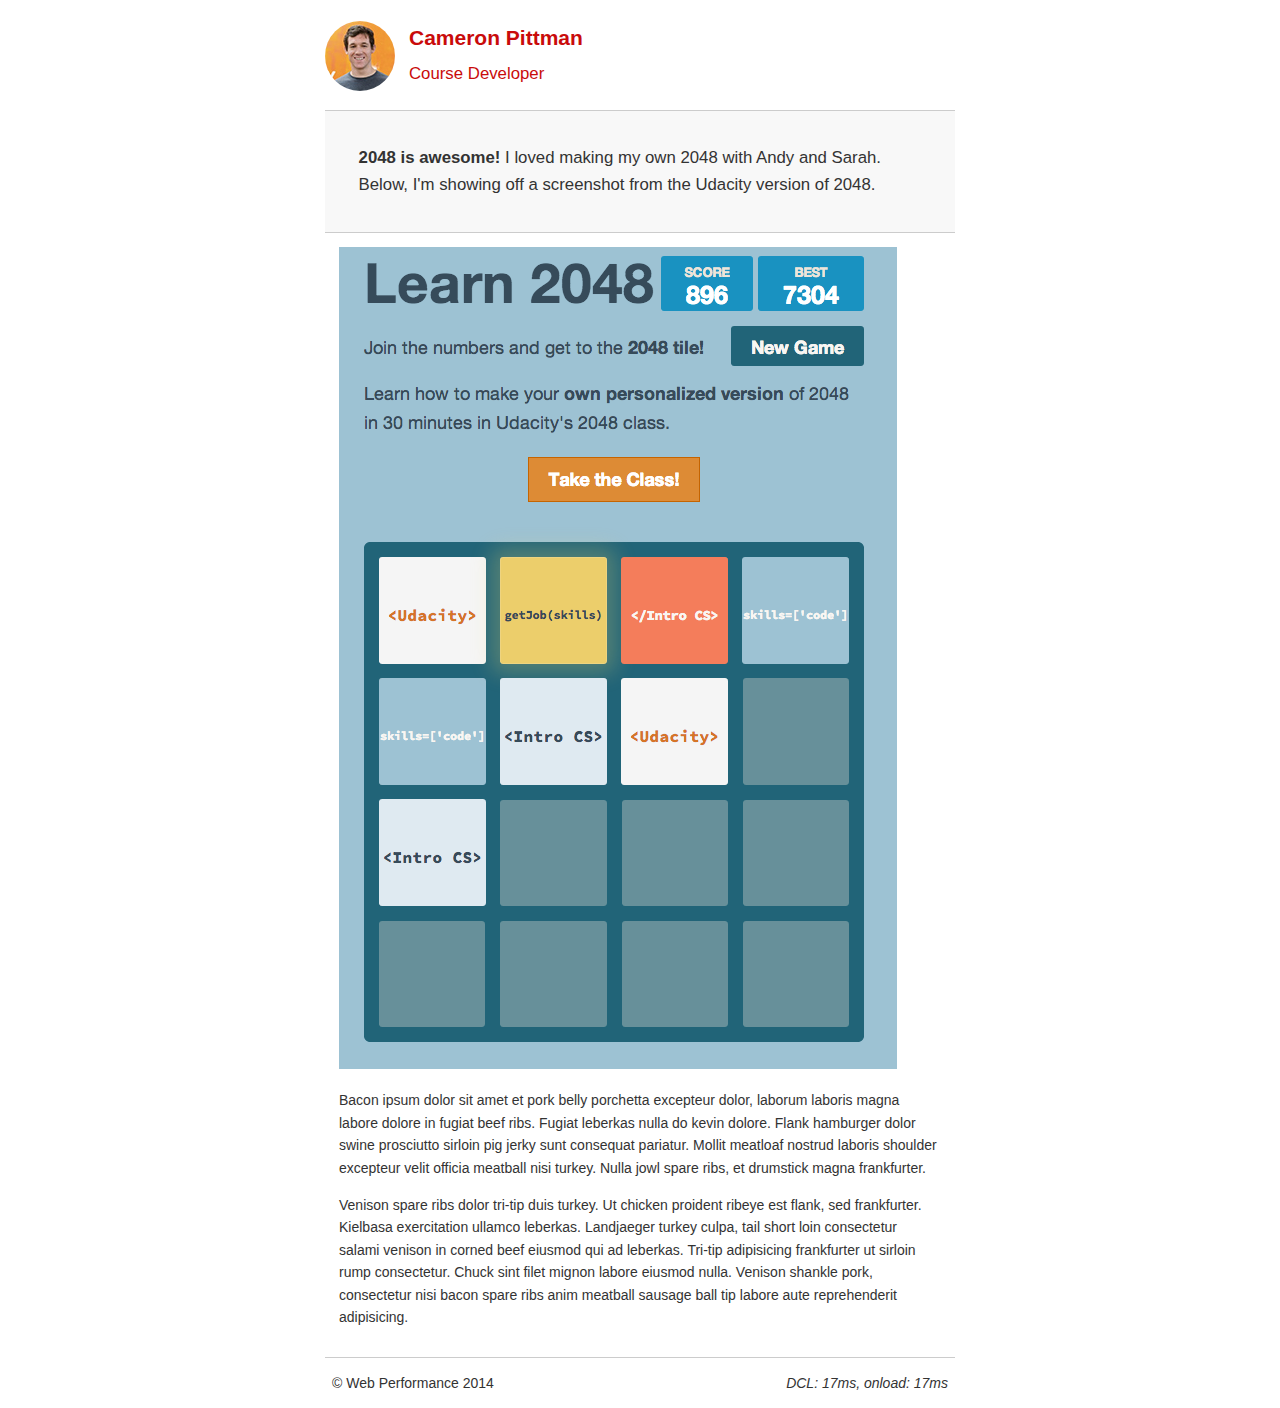
==== project-2048.html @ f3ec8dbc "CRP index.html" ====
<!DOCTYPE html>
<html lang="en">
  <head>
    <meta charset="utf-8">
    <meta name="viewport" content="width=device-width, initial-scale=1">
    <meta name="description" content=" FILL ME IN ">
    <meta name="author" content=" FILL ME IN ">
    <title>Cameron Pittman: Portfolio</title>

    <!-- Hmm, what is the impact of web fonts on speed? Measure it... -->
    <!-- <link href="//fonts.googleapis.com/css?family=Open+Sans:400,700" rel="stylesheet"> -->

    <link href="css/style.css" rel="stylesheet">
    <link href="css/print.css" rel="stylesheet">

    <script>
      (function(w,g){w['GoogleAnalyticsObject']=g;
      w[g]=w[g]||function(){(w[g].q=w[g].q||[]).push(arguments)};w[g].l=1*new Date();})(window,'ga');

      // Optional TODO: replace with your Google Analytics profile ID.
      ga('create', 'UA-XXXX-Y');
      ga('send', 'pageview');
    </script>
    <script src="//www.google-analytics.com/analytics.js"></script>
    <script src="js/perfmatters.js"></script>
  </head>

  <body>
    <header>
      <a href="/"><img src="img/profilepic.jpg"></a>
      <p>Cameron Pittman<br><span>Course Developer</span></p>
    </header>

    <div class="container">
      <div class="hero">
        <strong>2048 is awesome!</strong> I loved making my own 2048 with Andy and Sarah. Below, I'm showing off a screenshot from the Udacity version of 2048.
      </div>

      <div class="content">

        <img class="img-responsive" src="img/2048.png">

        <p>Bacon ipsum dolor sit amet et pork belly porchetta excepteur dolor, laborum laboris magna labore dolore in fugiat beef ribs. Fugiat leberkas nulla do kevin dolore. Flank hamburger dolor swine prosciutto sirloin pig jerky sunt consequat pariatur. Mollit meatloaf nostrud laboris shoulder excepteur velit officia meatball nisi turkey. Nulla jowl spare ribs, et drumstick magna frankfurter.</p>

        <p>Venison spare ribs dolor tri-tip duis turkey. Ut chicken proident ribeye est flank, sed frankfurter. Kielbasa exercitation ullamco leberkas. Landjaeger turkey culpa, tail short loin consectetur salami venison in corned beef eiusmod qui ad leberkas. Tri-tip adipisicing frankfurter ut sirloin rump consectetur. Chuck sint filet mignon labore eiusmod nulla. Venison shankle pork, consectetur nisi bacon spare ribs anim meatball sausage ball tip labore aute reprehenderit adipisicing.</p>

    </div>

    <footer>
      <p>&copy; Web Performance 2014 <span id="crp-stats"></span></p>
    </footer>
  </body>
</html>
---- css/style.css ----
html {
  font-size: 100%;
  overflow-y: scroll;
  -webkit-tap-highlight-color: rgba(0,0,0,0);
  -ms-text-size-adjust: 100%;
  -webkit-text-size-adjust: none;
}
body { margin: 0; font-size: 14px; line-height: 1.61; font-weight: 400; }
body, button, input, select, textarea { font-family: 'Open Sans', sans-serif; color: #333; }

a { color: #12C; }
a:visited { color: #61C; }
a:focus { outline: thin dotted; }
a:hover, a:active { color: #c00; outline: 0; }

b, strong { font-weight: bold; }
pre, code { font-family: monospace, monospace; font-size: 1em; }
ul, ol { margin: 1em 0; padding: 0 0 0 20px; }
img { border: 0; max-width: 100%; }

body { background: #fff; }
header, footer, .container { max-width: 45em; margin: 0 auto; }

header { padding: 0 0.5em; color: #C90B0B; }
header img { border-radius: 40px; float: left; }
header p { font-size:1.5em; font-weight: bold; padding-left: 4em;}
header p span { font-size: 0.8em; font-weight: normal;}

.hero { padding: 2em; background-color: #f8f8f8; font-size:1.2em;
  border-bottom: 1px solid #ccc;
  border-top: 1px solid #ccc;
}

.content { padding: 1em 1em; }
.content li { list-style-type: none; font-size: 1.1em;}
li img { float:left; padding-right: 1em; }
li p { font-size: 0.9em; font-style: italic; }

footer {
  padding: 0 0.5em;
  border-top: 1px solid #ccc;
}
footer span { float: right; font-style: italic; }

/* Smartphones (portrait) */
@media only screen and (max-width: 480px) {
  body { font-size: 12px;}
  header p { padding-left: 4.5em;}
}
---- css/print.css ----
@media print {
  * { background: transparent !important; color: black !important; text-shadow: none !important; filter:none !important; -ms-filter: none !important; }
  a, a:visited { color: #444 !important; text-decoration: underline; }
  a[href]:after { content: " (" attr(href) ")"; }
  tr, img { page-break-inside: avoid; }
  img { max-width: 100% !important; }
  @page { margin: 0.5cm; }
  p, h2, h3 { orphans: 3; widows: 3; }
  h2, h3{ page-break-after: avoid; }
}
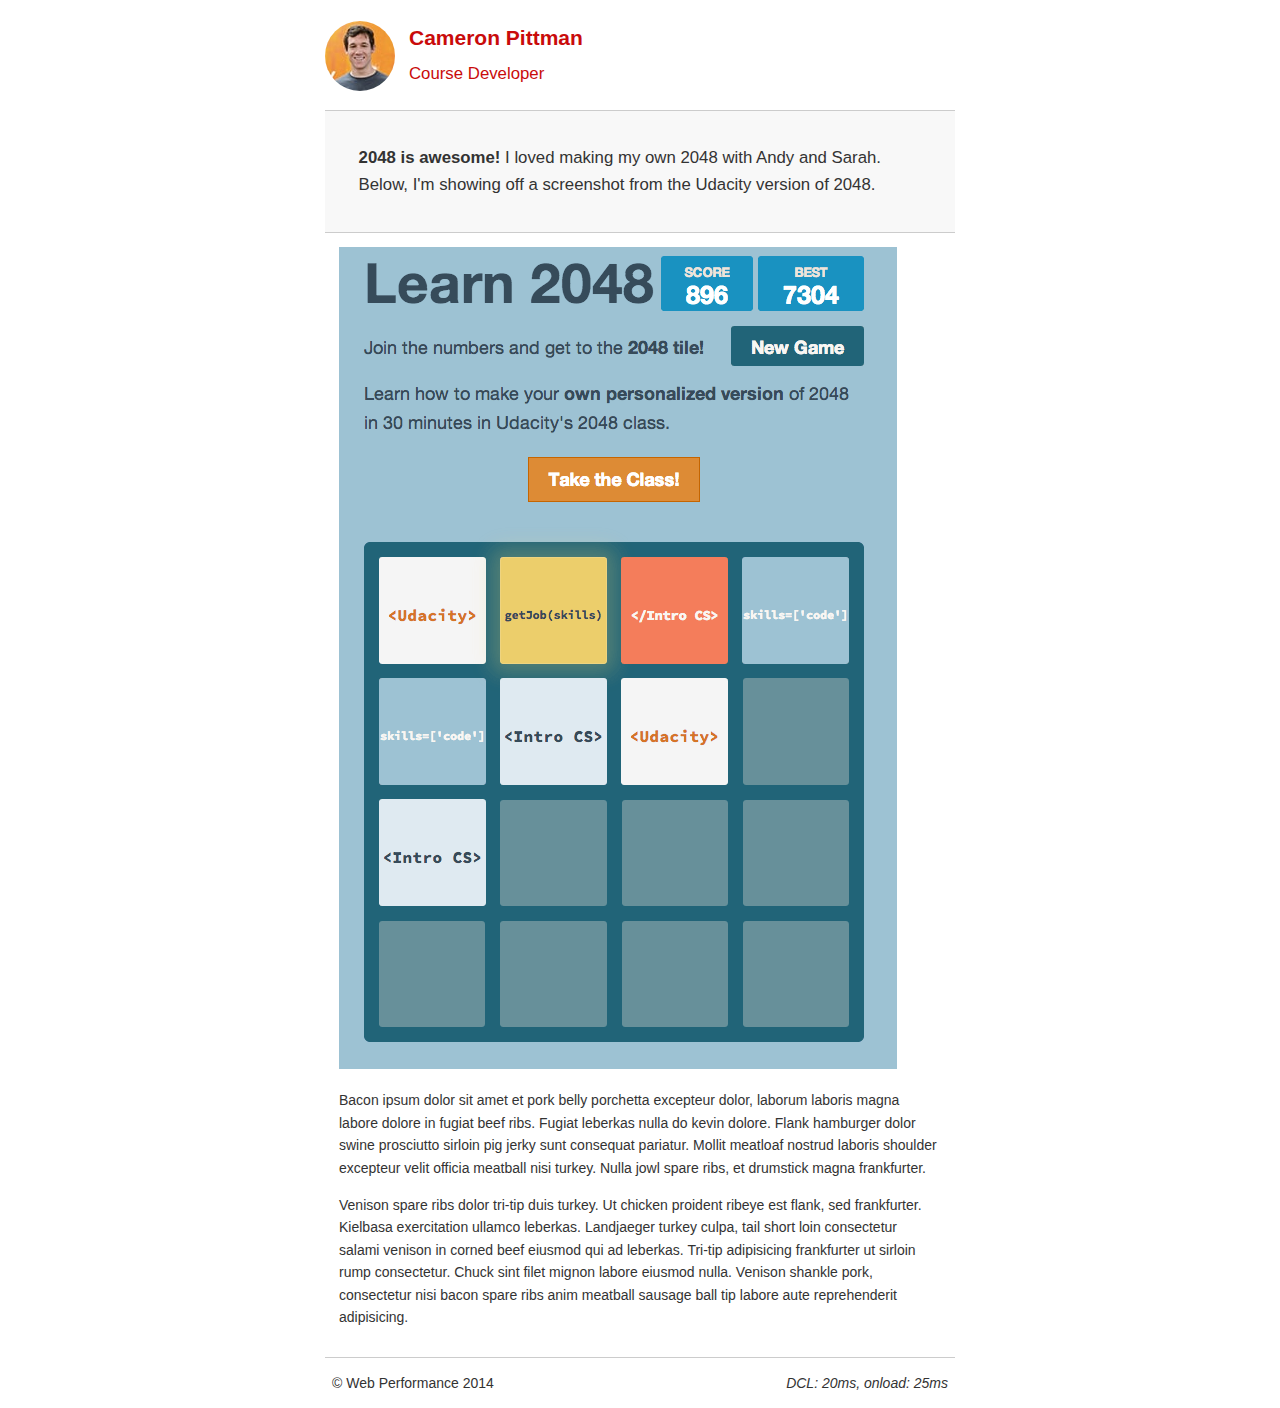
==== commit 1aaee488: "Page Speed test" ====
--- a/project-2048.html
+++ b/project-2048.html
@@ -7,13 +7,7 @@
     <meta name="author" content=" FILL ME IN ">
     <title>Cameron Pittman: Portfolio</title>
 
-    <!-- Hmm, what is the impact of web fonts on speed? Measure it... -->
-    <!-- <link href="//fonts.googleapis.com/css?family=Open+Sans:400,700" rel="stylesheet"> -->
-
-    <link href="css/style.css" rel="stylesheet">
-    <link href="css/print.css" rel="stylesheet">
-
-    <script>
+    <script async>
       (function(w,g){w['GoogleAnalyticsObject']=g;
       w[g]=w[g]||function(){(w[g].q=w[g].q||[]).push(arguments)};w[g].l=1*new Date();})(window,'ga');
 
@@ -21,13 +15,13 @@
       ga('create', 'UA-XXXX-Y');
       ga('send', 'pageview');
     </script>
-    <script src="//www.google-analytics.com/analytics.js"></script>
-    <script src="js/perfmatters.js"></script>
+    <script async src="//www.google-analytics.com/analytics.js"></script>
+    <script async src="js/perfmatters.js"></script>
   </head>
 
   <body>
     <header>
-      <a href="/"><img src="img/profilepic.jpg"></a>
+      <a href="/"><img src="img/profilepic-min.jpg"></a>
       <p>Cameron Pittman<br><span>Course Developer</span></p>
     </header>
 
@@ -38,7 +32,7 @@
 
       <div class="content">
 
-        <img class="img-responsive" src="img/2048.png">
+        <img class="img-responsive" src="img/2048-min.png">
 
         <p>Bacon ipsum dolor sit amet et pork belly porchetta excepteur dolor, laborum laboris magna labore dolore in fugiat beef ribs. Fugiat leberkas nulla do kevin dolore. Flank hamburger dolor swine prosciutto sirloin pig jerky sunt consequat pariatur. Mollit meatloaf nostrud laboris shoulder excepteur velit officia meatball nisi turkey. Nulla jowl spare ribs, et drumstick magna frankfurter.</p>
 
@@ -51,3 +45,9 @@
     </footer>
   </body>
 </html>
+
+<!-- Hmm, what is the impact of web fonts on speed? Measure it... -->
+<!-- <link href="//fonts.googleapis.com/css?family=Open+Sans:400,700" rel="stylesheet"> -->
+
+<link href="css/style.css" rel="stylesheet">
+<link href="css/print.css" rel="stylesheet" media="print">
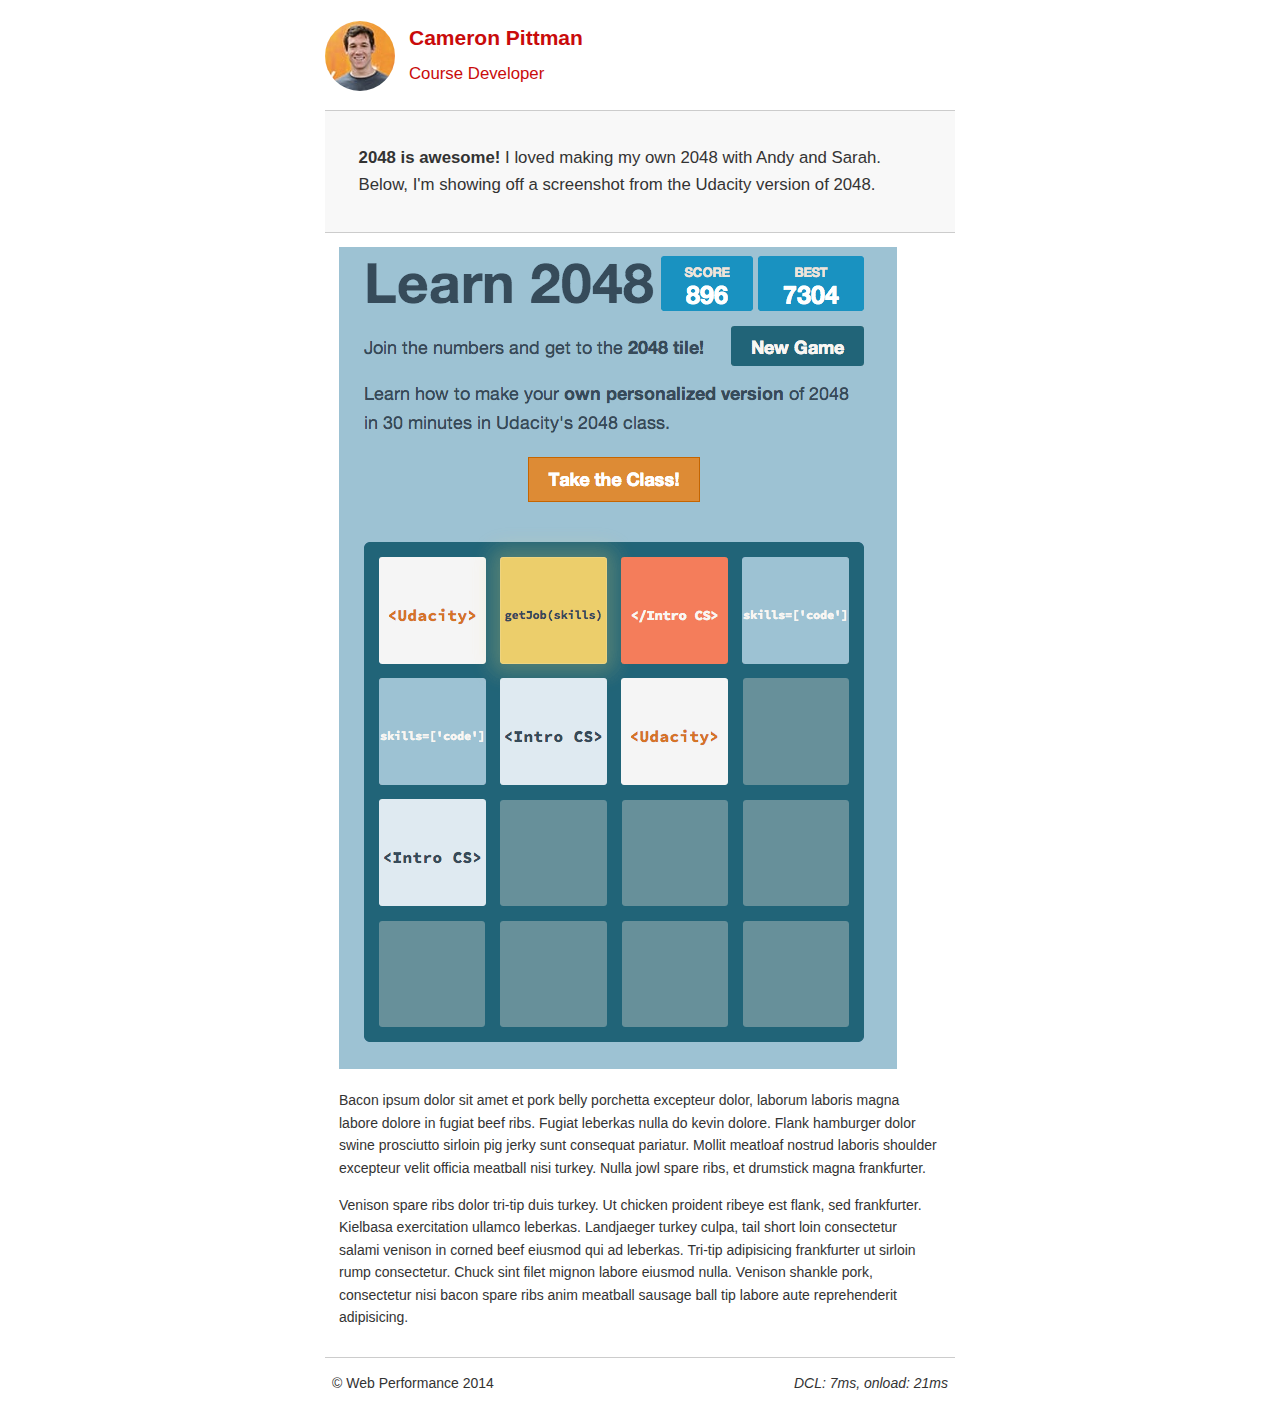
==== commit b7d19cca: "CSS to async script" ====
--- a/project-2048.html
+++ b/project-2048.html
@@ -19,7 +19,7 @@
     <script async src="js/perfmatters.js"></script>
   </head>
 
-  <body>
+  <body onload="loadCSS()">
     <header>
       <a href="/"><img src="img/profilepic-min.jpg"></a>
       <p>Cameron Pittman<br><span>Course Developer</span></p>
@@ -46,8 +46,13 @@
   </body>
 </html>
 
-<!-- Hmm, what is the impact of web fonts on speed? Measure it... -->
-<!-- <link href="//fonts.googleapis.com/css?family=Open+Sans:400,700" rel="stylesheet"> -->
+<script async type="text/javascript">
+  function loadCSS() {
+    var styleLink = document.createElement('link');
+    styleLink.setAttribute('href', 'css/style.css');
+    styleLink.setAttribute('rel', 'stylesheet');
+    document.getElementsByTagName('body')[0].appendChild(styleLink);
+  }
+</script>
 
-<link href="css/style.css" rel="stylesheet">
 <link href="css/print.css" rel="stylesheet" media="print">
